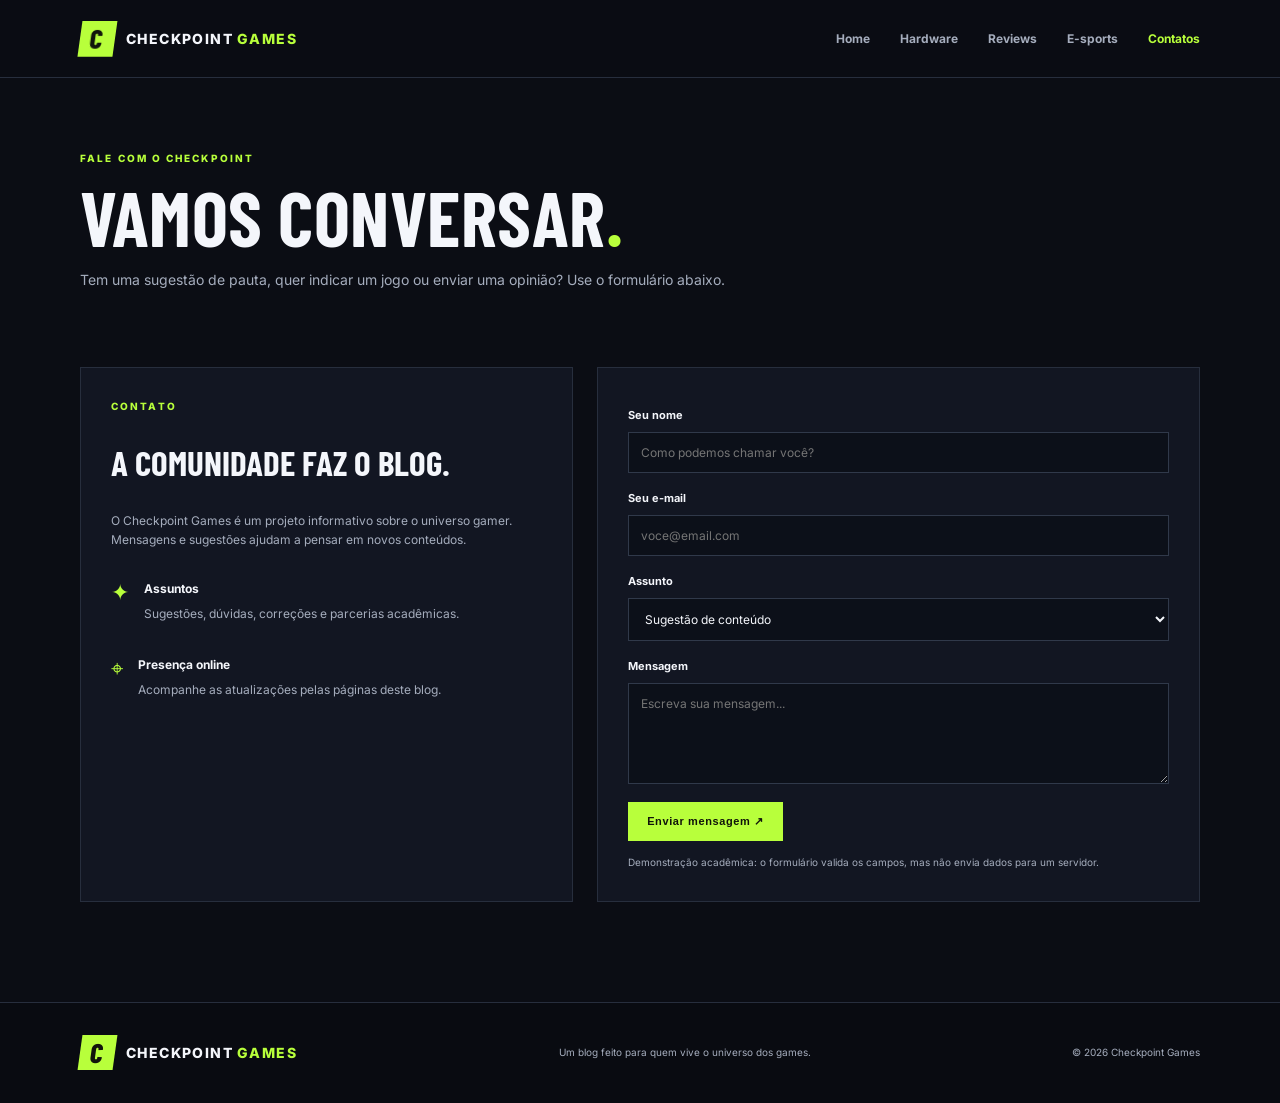
==== contatos.html @ 7c480d52 "Add files via upload" ====
<!doctype html>
<html lang="pt-BR">
<head>
  <meta charset="utf-8">
  <meta name="viewport" content="width=device-width, initial-scale=1">
  <meta name="description" content="Checkpoint Games: conteúdo e informação para a comunidade gamer.">
  <title>Contatos | Checkpoint Games</title>
  <link rel="icon" href="assets/favicon.svg" type="image/svg+xml">
  <link rel="stylesheet" href="style.css">
  <script src="script.js" defer></script>
</head>
<body>
  <header class="site-header">
    <a class="brand" href="index.html" aria-label="Checkpoint Games, página inicial"><span class="brand-mark">C</span><span>CHECKPOINT<span class="brand-accent">GAMES</span></span></a>
    <button class="menu-toggle" aria-label="Abrir menu" aria-expanded="false">☰</button>
    <nav class="main-nav" aria-label="Navegação principal">
      <a href="index.html">Home</a><a  href="hardware.html">Hardware</a><a  href="reviews.html">Reviews</a><a  href="esports.html">E-sports</a><a class="active" href="contatos.html">Contatos</a>
    </nav>
  </header>

<main>
  <section class="page-hero wrap contact-hero"><span class="eyebrow">FALE COM O CHECKPOINT</span><h1>Vamos conversar<span class="accent">.</span></h1><p>Tem uma sugestão de pauta, quer indicar um jogo ou enviar uma opinião? Use o formulário abaixo.</p></section>
  <section class="contact-layout wrap">
    <div class="contact-card"><span class="eyebrow">CONTATO</span><h2>A comunidade faz o blog.</h2><p>O Checkpoint Games é um projeto informativo sobre o universo gamer. Mensagens e sugestões ajudam a pensar em novos conteúdos.</p><div class="contact-detail"><span>✦</span><div><strong>Assuntos</strong><p>Sugestões, dúvidas, correções e parcerias acadêmicas.</p></div></div><div class="contact-detail"><span>⌖</span><div><strong>Presença online</strong><p>Acompanhe as atualizações pelas páginas deste blog.</p></div></div></div>
    <form class="contact-form" id="contact-form">
      <label for="nome">Seu nome</label><input id="nome" name="nome" type="text" placeholder="Como podemos chamar você?" required>
      <label for="email">Seu e-mail</label><input id="email" name="email" type="email" placeholder="voce@email.com" required>
      <label for="assunto">Assunto</label><select id="assunto" name="assunto"><option>Sugestão de conteúdo</option><option>Dúvida</option><option>Correção</option><option>Outro assunto</option></select>
      <label for="mensagem">Mensagem</label><textarea id="mensagem" name="mensagem" rows="5" placeholder="Escreva sua mensagem..." required></textarea>
      <button class="button button-primary" type="submit">Enviar mensagem ↗</button>
      <p class="form-note" id="form-status" role="status">Demonstração acadêmica: o formulário valida os campos, mas não envia dados para um servidor.</p>
    </form>
  </section>
</main>
<footer class="site-footer"><div class="wrap footer-inner"><a class="brand" href="index.html"><span class="brand-mark">C</span><span>CHECKPOINT<span class="brand-accent">GAMES</span></span></a><p>Um blog feito para quem vive o universo dos games.</p><span class="copyright">© 2026 Checkpoint Games</span></div></footer>
</body></html>
---- style.css ----
@import url('https://fonts.googleapis.com/css2?family=Barlow+Condensed:wght@500;600;700;800&family=Inter:wght@400;500;600;700&display=swap');
:root{--bg:#0b0d14;--panel:#121622;--panel2:#171d2b;--text:#f4f6fb;--muted:#a5adbd;--line:#272e3d;--accent:#b8ff3b;--cyan:#4de6d1;--font:'Inter',Arial,sans-serif;--display:'Barlow Condensed',Impact,sans-serif}
*{box-sizing:border-box}html{scroll-behavior:smooth}body{margin:0;background:var(--bg);color:var(--text);font-family:var(--font);line-height:1.65}a{color:inherit;text-decoration:none}.wrap{width:min(1120px,calc(100% - 48px));margin-inline:auto}.site-header{height:78px;padding:0 max(24px,calc((100% - 1120px)/2));display:flex;align-items:center;justify-content:space-between;border-bottom:1px solid var(--line);background:rgba(11,13,20,.94);position:sticky;top:0;z-index:10;backdrop-filter:blur(14px)}.brand{display:flex;align-items:center;gap:11px;font-size:14px;font-weight:800;letter-spacing:1.4px;line-height:1.1}.brand-mark{display:grid;place-items:center;width:35px;height:35px;background:var(--accent);color:#11150b;font-family:var(--display);font-size:27px;font-weight:800;transform:skew(-8deg)}.brand-accent{color:var(--accent);margin-left:4px}.main-nav{display:flex;align-items:center;gap:30px}.main-nav a{font-size:12px;font-weight:700;color:var(--muted);transition:.2s}.main-nav a:hover,.main-nav a.active{color:var(--accent)}.menu-toggle{display:none;background:none;color:var(--text);border:0;font-size:25px}.hero{min-height:500px;display:grid;grid-template-columns:1fr 1fr;align-items:center;gap:30px;padding-block:70px}.eyebrow{display:block;color:var(--accent);font-size:10px;font-weight:800;letter-spacing:2.1px}.hero h1,.page-hero h1{font-family:var(--display);font-size:clamp(58px,7vw,88px);line-height:.94;letter-spacing:.5px;text-transform:uppercase;margin:18px 0}.hero h1 span{color:var(--accent)}.hero-copy>p,.page-hero>p{max-width:510px;color:var(--muted);font-size:14px;line-height:1.9;margin:22px 0 28px}.button{display:inline-flex;align-items:center;justify-content:center;gap:24px;padding:13px 19px;font-size:11px;font-weight:800;letter-spacing:.6px;border:0;cursor:pointer}.button-primary{background:var(--accent);color:#10140a}.button-primary:hover{background:#d0ff7a}.hero-art{height:340px;position:relative;display:grid;place-items:center;overflow:hidden;background:radial-gradient(ellipse at center,#273a36 0%,#171d2b 45%,#10131d 75%);border:1px solid #303b45;clip-path:polygon(8% 0,100% 0,100% 85%,91% 100%,0 100%,0 14%)}.hero-orbit{position:absolute;border:1px solid rgba(184,255,59,.3);border-radius:50%;transform:rotate(-24deg)}.orbit-one{width:370px;height:180px}.orbit-two{width:270px;height:290px;transform:rotate(52deg);border-color:rgba(77,230,209,.28)}.hero-controller{width:245px;height:145px;border-radius:45% 45% 38% 38%;background:linear-gradient(145deg,#e8edf1,#87939d 60%,#4b5863);box-shadow:0 24px 45px #0009,inset 0 5px 8px #fff9;position:relative;display:flex;align-items:center;justify-content:space-around;color:#202631;transform:rotate(-12deg)}.hero-controller:before,.hero-controller:after{content:"";position:absolute;width:78px;height:105px;background:inherit;bottom:-10px;z-index:-1;border-radius:20px}.hero-controller:before{left:10px;transform:rotate(18deg)}.hero-controller:after{right:10px;transform:rotate(-18deg)}.dpad{font-size:48px;font-weight:bold}.buttons{font-size:23px;line-height:1.1;color:#243c39;text-align:center}.controller-line{position:absolute;width:35px;height:7px;border-radius:5px;background:#53616a;left:calc(50% - 17px);top:50%}.hero-tag{position:absolute;color:var(--accent);font-family:var(--display);font-size:14px;letter-spacing:2px}.tag-top{top:24px;right:28px}.tag-bottom{bottom:22px;left:28px}.ticker{overflow:hidden;border-block:1px solid var(--line);background:#111722;padding:12px 0;color:#c7ced8;font-family:var(--display);font-size:17px;letter-spacing:2px;white-space:nowrap}.ticker-track{width:max-content;animation:slide 28s linear infinite}.ticker b{color:var(--accent);padding:0 25px}@keyframes slide{to{transform:translateX(-30%)}}.section{padding-block:85px 100px}.section-heading{display:flex;align-items:end;justify-content:space-between;margin-bottom:32px;gap:20px}.section-heading h2{font-family:var(--display);font-size:43px;line-height:1.1;text-transform:uppercase;margin:8px 0 0}.accent{color:var(--accent)}.section-heading>p{max-width:280px;color:var(--muted);font-size:12px}.feature-grid{display:grid;grid-template-columns:repeat(3,1fr);gap:18px}.feature-card{background:var(--panel);border:1px solid var(--line);transition:transform .25s,border-color .25s;overflow:hidden}.feature-card:hover{transform:translateY(-6px);border-color:var(--accent)}.feature-card img{display:block;width:100%;height:185px;object-fit:cover;background:#151d29}.feature-info{padding:21px}.card-kicker{font-size:9px;letter-spacing:1.7px;color:var(--accent);font-weight:800}.feature-info h3{font-family:var(--display);font-size:27px;text-transform:uppercase;margin:7px 0}.feature-info p{font-size:12px;color:var(--muted);min-height:60px}.read-link{display:inline-block;color:var(--accent);font-size:11px;font-weight:800;margin-top:10px}.quote-band{background:linear-gradient(105deg,#18251c,#14222b);border-block:1px solid #314136}.quote-inner{padding-block:55px;position:relative}.quote-symbol{font-family:Georgia,serif;font-size:70px;line-height:.8;color:var(--accent)}.quote-inner p{font-family:var(--display);font-size:32px;text-transform:uppercase;max-width:720px;line-height:1.2;margin:8px 0 14px}.quote-caption{font-size:9px;letter-spacing:2px;color:var(--muted)}.site-footer{border-top:1px solid var(--line);background:#090b11}.footer-inner{min-height:100px;display:flex;align-items:center;justify-content:space-between;gap:20px}.footer-inner>p,.copyright{font-size:10px;color:var(--muted)}.page-hero{padding-top:72px}.page-hero h1{font-size:clamp(52px,7vw,76px);margin:14px 0}.page-hero>p{max-width:730px;margin:15px 0 28px}.page-banner{width:100%;height:270px;object-fit:cover;border:1px solid var(--line);background:#151d29;margin-top:12px}.article-layout{display:grid;grid-template-columns:minmax(0,2fr) minmax(220px,.8fr);gap:70px;padding-block:55px 95px}.article-content h2{font-family:var(--display);font-size:35px;text-transform:uppercase;line-height:1.1;margin:10px 0 15px}.article-content h3{font-family:var(--display);font-size:25px;text-transform:uppercase;margin:30px 0 8px}.article-content p,.article-content li{font-size:13px;color:#b9c1ce;line-height:1.9}.check-list{padding-left:19px}.check-list li{padding:5px 0}.check-list li::marker{color:var(--accent)}.check-list strong{color:#f4f6fb}.tip-box{border-left:3px solid var(--accent);background:var(--panel);padding:17px 20px;margin-top:28px}.tip-box strong{font-size:12px;color:var(--accent)}.tip-box p{margin:5px 0 0}.side-note{align-self:start;background:var(--panel);border:1px solid var(--line);padding:25px;position:relative}.side-number{font-family:var(--display);font-size:65px;color:#283342;line-height:1}.side-note h3{font-family:var(--display);font-size:27px;text-transform:uppercase;margin:5px 0}.side-note p{font-size:12px;color:var(--muted)}.contact-hero{padding-bottom:20px}.contact-layout{display:grid;grid-template-columns:.9fr 1.1fr;gap:24px;padding-block:25px 100px}.contact-card,.contact-form{background:var(--panel);border:1px solid var(--line);padding:30px}.contact-card h2{font-family:var(--display);font-size:35px;text-transform:uppercase;line-height:1.1}.contact-card>p,.contact-detail p{font-size:12px;color:var(--muted)}.contact-detail{display:flex;gap:15px;margin-top:24px}.contact-detail>span{color:var(--accent);font-size:22px}.contact-detail strong{font-size:12px}.contact-detail p{margin:3px 0}.contact-form{display:flex;flex-direction:column;gap:8px}.contact-form label{font-size:11px;font-weight:700;margin-top:8px}.contact-form input,.contact-form select,.contact-form textarea{width:100%;background:#0c1019;color:var(--text);border:1px solid #30394a;padding:12px;font:12px var(--font);outline:none}.contact-form input:focus,.contact-form textarea:focus,.contact-form select:focus{border-color:var(--accent)}.contact-form textarea{resize:vertical}.contact-form .button{align-self:flex-start;margin-top:10px}.form-note{font-size:10px;color:var(--muted);margin:5px 0 0}
@media(max-width:760px){.site-header{height:68px}.menu-toggle{display:block}.main-nav{display:none;position:absolute;top:68px;left:0;right:0;padding:18px 24px 24px;background:#10141e;border-bottom:1px solid var(--line);flex-direction:column;align-items:flex-start;gap:17px}.main-nav.open{display:flex}.hero{grid-template-columns:1fr;padding-block:55px;gap:20px}.hero-art{height:270px}.section{padding-block:60px}.section-heading{display:block}.feature-grid{grid-template-columns:1fr}.feature-card img{height:210px}.feature-info p{min-height:0}.footer-inner{padding-block:25px;flex-wrap:wrap}.footer-inner>p{order:3;width:100%;margin:0}.page-hero{padding-top:50px}.page-banner{height:190px}.article-layout,.contact-layout{grid-template-columns:1fr;gap:25px;padding-bottom:60px}.article-layout{padding-top:35px}.side-note{order:-1}.quote-inner p{font-size:27px}}
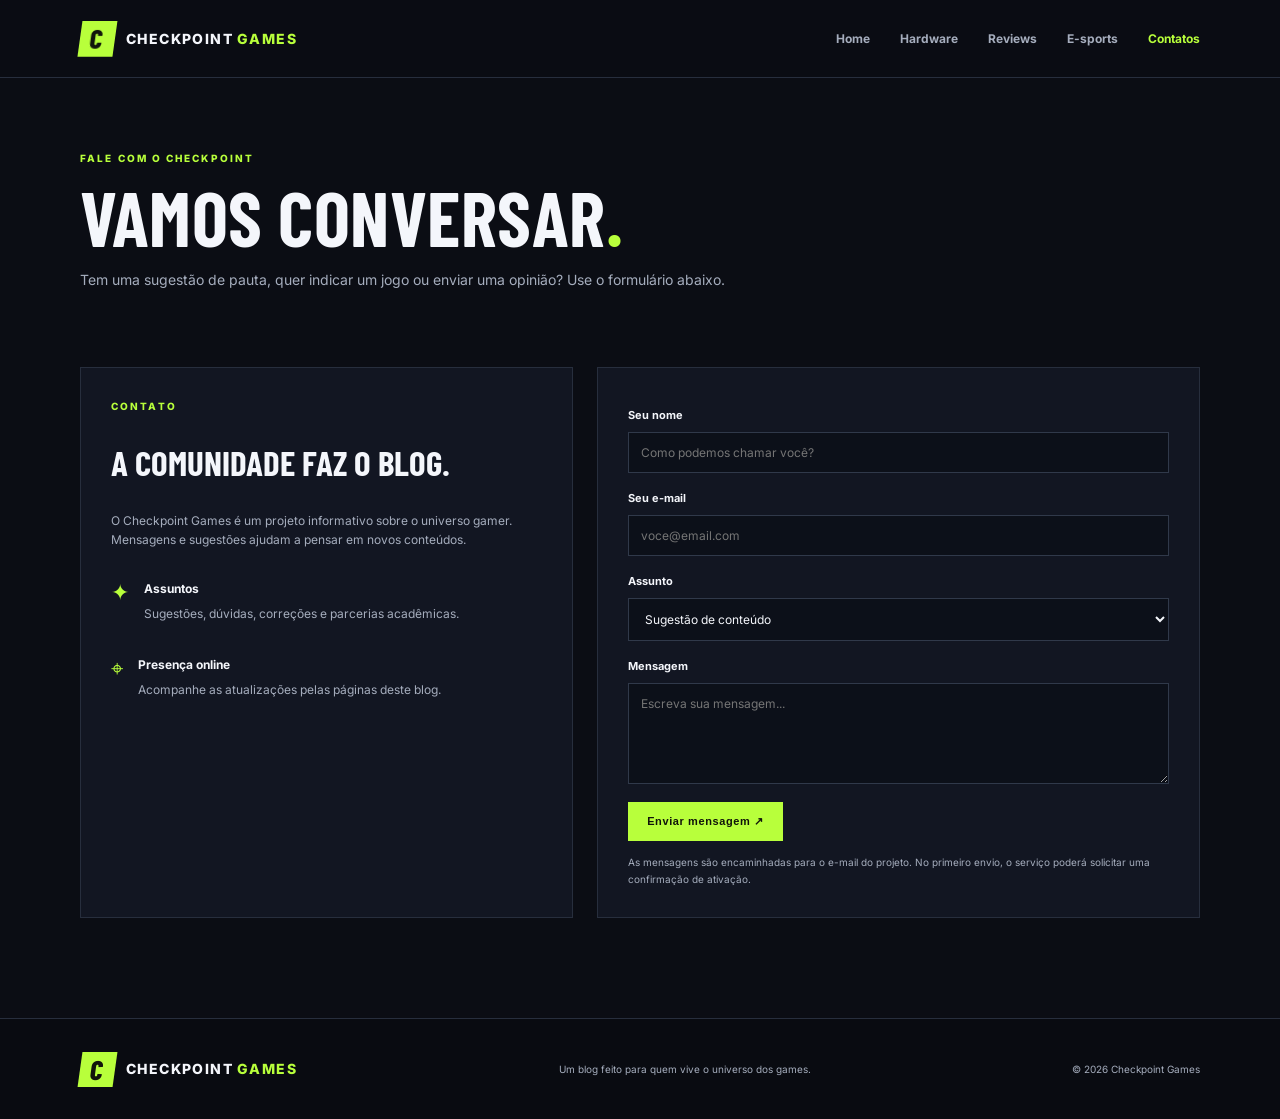
==== commit 40ce834b: "Add files via upload" ====
--- a/contatos.html
+++ b/contatos.html
@@ -22,13 +22,17 @@
   <section class="page-hero wrap contact-hero"><span class="eyebrow">FALE COM O CHECKPOINT</span><h1>Vamos conversar<span class="accent">.</span></h1><p>Tem uma sugestão de pauta, quer indicar um jogo ou enviar uma opinião? Use o formulário abaixo.</p></section>
   <section class="contact-layout wrap">
     <div class="contact-card"><span class="eyebrow">CONTATO</span><h2>A comunidade faz o blog.</h2><p>O Checkpoint Games é um projeto informativo sobre o universo gamer. Mensagens e sugestões ajudam a pensar em novos conteúdos.</p><div class="contact-detail"><span>✦</span><div><strong>Assuntos</strong><p>Sugestões, dúvidas, correções e parcerias acadêmicas.</p></div></div><div class="contact-detail"><span>⌖</span><div><strong>Presença online</strong><p>Acompanhe as atualizações pelas páginas deste blog.</p></div></div></div>
-    <form class="contact-form" id="contact-form">
+    <form class="contact-form" id="contact-form" action="https://formsubmit.co/projetoivob2@gmail.com" method="POST">
+      <input type="hidden" name="_subject" value="Nova sugestão — Checkpoint Games">
+      <input type="hidden" name="_template" value="table">
+      <input type="hidden" name="_captcha" value="true">
+      <input type="text" name="_honey" style="display:none" tabindex="-1" autocomplete="off">
       <label for="nome">Seu nome</label><input id="nome" name="nome" type="text" placeholder="Como podemos chamar você?" required>
       <label for="email">Seu e-mail</label><input id="email" name="email" type="email" placeholder="voce@email.com" required>
       <label for="assunto">Assunto</label><select id="assunto" name="assunto"><option>Sugestão de conteúdo</option><option>Dúvida</option><option>Correção</option><option>Outro assunto</option></select>
       <label for="mensagem">Mensagem</label><textarea id="mensagem" name="mensagem" rows="5" placeholder="Escreva sua mensagem..." required></textarea>
       <button class="button button-primary" type="submit">Enviar mensagem ↗</button>
-      <p class="form-note" id="form-status" role="status">Demonstração acadêmica: o formulário valida os campos, mas não envia dados para um servidor.</p>
+      <p class="form-note" id="form-status" role="status">As mensagens são encaminhadas para o e-mail do projeto. No primeiro envio, o serviço poderá solicitar uma confirmação de ativação.</p>
     </form>
   </section>
 </main>
--- a/style.css
+++ b/style.css
@@ -1,4 +1,16 @@
 @import url('https://fonts.googleapis.com/css2?family=Barlow+Condensed:wght@500;600;700;800&family=Inter:wght@400;500;600;700&display=swap');
 :root{--bg:#0b0d14;--panel:#121622;--panel2:#171d2b;--text:#f4f6fb;--muted:#a5adbd;--line:#272e3d;--accent:#b8ff3b;--cyan:#4de6d1;--font:'Inter',Arial,sans-serif;--display:'Barlow Condensed',Impact,sans-serif}
 *{box-sizing:border-box}html{scroll-behavior:smooth}body{margin:0;background:var(--bg);color:var(--text);font-family:var(--font);line-height:1.65}a{color:inherit;text-decoration:none}.wrap{width:min(1120px,calc(100% - 48px));margin-inline:auto}.site-header{height:78px;padding:0 max(24px,calc((100% - 1120px)/2));display:flex;align-items:center;justify-content:space-between;border-bottom:1px solid var(--line);background:rgba(11,13,20,.94);position:sticky;top:0;z-index:10;backdrop-filter:blur(14px)}.brand{display:flex;align-items:center;gap:11px;font-size:14px;font-weight:800;letter-spacing:1.4px;line-height:1.1}.brand-mark{display:grid;place-items:center;width:35px;height:35px;background:var(--accent);color:#11150b;font-family:var(--display);font-size:27px;font-weight:800;transform:skew(-8deg)}.brand-accent{color:var(--accent);margin-left:4px}.main-nav{display:flex;align-items:center;gap:30px}.main-nav a{font-size:12px;font-weight:700;color:var(--muted);transition:.2s}.main-nav a:hover,.main-nav a.active{color:var(--accent)}.menu-toggle{display:none;background:none;color:var(--text);border:0;font-size:25px}.hero{min-height:500px;display:grid;grid-template-columns:1fr 1fr;align-items:center;gap:30px;padding-block:70px}.eyebrow{display:block;color:var(--accent);font-size:10px;font-weight:800;letter-spacing:2.1px}.hero h1,.page-hero h1{font-family:var(--display);font-size:clamp(58px,7vw,88px);line-height:.94;letter-spacing:.5px;text-transform:uppercase;margin:18px 0}.hero h1 span{color:var(--accent)}.hero-copy>p,.page-hero>p{max-width:510px;color:var(--muted);font-size:14px;line-height:1.9;margin:22px 0 28px}.button{display:inline-flex;align-items:center;justify-content:center;gap:24px;padding:13px 19px;font-size:11px;font-weight:800;letter-spacing:.6px;border:0;cursor:pointer}.button-primary{background:var(--accent);color:#10140a}.button-primary:hover{background:#d0ff7a}.hero-art{height:340px;position:relative;display:grid;place-items:center;overflow:hidden;background:radial-gradient(ellipse at center,#273a36 0%,#171d2b 45%,#10131d 75%);border:1px solid #303b45;clip-path:polygon(8% 0,100% 0,100% 85%,91% 100%,0 100%,0 14%)}.hero-orbit{position:absolute;border:1px solid rgba(184,255,59,.3);border-radius:50%;transform:rotate(-24deg)}.orbit-one{width:370px;height:180px}.orbit-two{width:270px;height:290px;transform:rotate(52deg);border-color:rgba(77,230,209,.28)}.hero-controller{width:245px;height:145px;border-radius:45% 45% 38% 38%;background:linear-gradient(145deg,#e8edf1,#87939d 60%,#4b5863);box-shadow:0 24px 45px #0009,inset 0 5px 8px #fff9;position:relative;display:flex;align-items:center;justify-content:space-around;color:#202631;transform:rotate(-12deg)}.hero-controller:before,.hero-controller:after{content:"";position:absolute;width:78px;height:105px;background:inherit;bottom:-10px;z-index:-1;border-radius:20px}.hero-controller:before{left:10px;transform:rotate(18deg)}.hero-controller:after{right:10px;transform:rotate(-18deg)}.dpad{font-size:48px;font-weight:bold}.buttons{font-size:23px;line-height:1.1;color:#243c39;text-align:center}.controller-line{position:absolute;width:35px;height:7px;border-radius:5px;background:#53616a;left:calc(50% - 17px);top:50%}.hero-tag{position:absolute;color:var(--accent);font-family:var(--display);font-size:14px;letter-spacing:2px}.tag-top{top:24px;right:28px}.tag-bottom{bottom:22px;left:28px}.ticker{overflow:hidden;border-block:1px solid var(--line);background:#111722;padding:12px 0;color:#c7ced8;font-family:var(--display);font-size:17px;letter-spacing:2px;white-space:nowrap}.ticker-track{width:max-content;animation:slide 28s linear infinite}.ticker b{color:var(--accent);padding:0 25px}@keyframes slide{to{transform:translateX(-30%)}}.section{padding-block:85px 100px}.section-heading{display:flex;align-items:end;justify-content:space-between;margin-bottom:32px;gap:20px}.section-heading h2{font-family:var(--display);font-size:43px;line-height:1.1;text-transform:uppercase;margin:8px 0 0}.accent{color:var(--accent)}.section-heading>p{max-width:280px;color:var(--muted);font-size:12px}.feature-grid{display:grid;grid-template-columns:repeat(3,1fr);gap:18px}.feature-card{background:var(--panel);border:1px solid var(--line);transition:transform .25s,border-color .25s;overflow:hidden}.feature-card:hover{transform:translateY(-6px);border-color:var(--accent)}.feature-card img{display:block;width:100%;height:185px;object-fit:cover;background:#151d29}.feature-info{padding:21px}.card-kicker{font-size:9px;letter-spacing:1.7px;color:var(--accent);font-weight:800}.feature-info h3{font-family:var(--display);font-size:27px;text-transform:uppercase;margin:7px 0}.feature-info p{font-size:12px;color:var(--muted);min-height:60px}.read-link{display:inline-block;color:var(--accent);font-size:11px;font-weight:800;margin-top:10px}.quote-band{background:linear-gradient(105deg,#18251c,#14222b);border-block:1px solid #314136}.quote-inner{padding-block:55px;position:relative}.quote-symbol{font-family:Georgia,serif;font-size:70px;line-height:.8;color:var(--accent)}.quote-inner p{font-family:var(--display);font-size:32px;text-transform:uppercase;max-width:720px;line-height:1.2;margin:8px 0 14px}.quote-caption{font-size:9px;letter-spacing:2px;color:var(--muted)}.site-footer{border-top:1px solid var(--line);background:#090b11}.footer-inner{min-height:100px;display:flex;align-items:center;justify-content:space-between;gap:20px}.footer-inner>p,.copyright{font-size:10px;color:var(--muted)}.page-hero{padding-top:72px}.page-hero h1{font-size:clamp(52px,7vw,76px);margin:14px 0}.page-hero>p{max-width:730px;margin:15px 0 28px}.page-banner{width:100%;height:270px;object-fit:cover;border:1px solid var(--line);background:#151d29;margin-top:12px}.article-layout{display:grid;grid-template-columns:minmax(0,2fr) minmax(220px,.8fr);gap:70px;padding-block:55px 95px}.article-content h2{font-family:var(--display);font-size:35px;text-transform:uppercase;line-height:1.1;margin:10px 0 15px}.article-content h3{font-family:var(--display);font-size:25px;text-transform:uppercase;margin:30px 0 8px}.article-content p,.article-content li{font-size:13px;color:#b9c1ce;line-height:1.9}.check-list{padding-left:19px}.check-list li{padding:5px 0}.check-list li::marker{color:var(--accent)}.check-list strong{color:#f4f6fb}.tip-box{border-left:3px solid var(--accent);background:var(--panel);padding:17px 20px;margin-top:28px}.tip-box strong{font-size:12px;color:var(--accent)}.tip-box p{margin:5px 0 0}.side-note{align-self:start;background:var(--panel);border:1px solid var(--line);padding:25px;position:relative}.side-number{font-family:var(--display);font-size:65px;color:#283342;line-height:1}.side-note h3{font-family:var(--display);font-size:27px;text-transform:uppercase;margin:5px 0}.side-note p{font-size:12px;color:var(--muted)}.contact-hero{padding-bottom:20px}.contact-layout{display:grid;grid-template-columns:.9fr 1.1fr;gap:24px;padding-block:25px 100px}.contact-card,.contact-form{background:var(--panel);border:1px solid var(--line);padding:30px}.contact-card h2{font-family:var(--display);font-size:35px;text-transform:uppercase;line-height:1.1}.contact-card>p,.contact-detail p{font-size:12px;color:var(--muted)}.contact-detail{display:flex;gap:15px;margin-top:24px}.contact-detail>span{color:var(--accent);font-size:22px}.contact-detail strong{font-size:12px}.contact-detail p{margin:3px 0}.contact-form{display:flex;flex-direction:column;gap:8px}.contact-form label{font-size:11px;font-weight:700;margin-top:8px}.contact-form input,.contact-form select,.contact-form textarea{width:100%;background:#0c1019;color:var(--text);border:1px solid #30394a;padding:12px;font:12px var(--font);outline:none}.contact-form input:focus,.contact-form textarea:focus,.contact-form select:focus{border-color:var(--accent)}.contact-form textarea{resize:vertical}.contact-form .button{align-self:flex-start;margin-top:10px}.form-note{font-size:10px;color:var(--muted);margin:5px 0 0}
-@media(max-width:760px){.site-header{height:68px}.menu-toggle{display:block}.main-nav{display:none;position:absolute;top:68px;left:0;right:0;padding:18px 24px 24px;background:#10141e;border-bottom:1px solid var(--line);flex-direction:column;align-items:flex-start;gap:17px}.main-nav.open{display:flex}.hero{grid-template-columns:1fr;padding-block:55px;gap:20px}.hero-art{height:270px}.section{padding-block:60px}.section-heading{display:block}.feature-grid{grid-template-columns:1fr}.feature-card img{height:210px}.feature-info p{min-height:0}.footer-inner{padding-block:25px;flex-wrap:wrap}.footer-inner>p{order:3;width:100%;margin:0}.page-hero{padding-top:50px}.page-banner{height:190px}.article-layout,.contact-layout{grid-template-columns:1fr;gap:25px;padding-bottom:60px}.article-layout{padding-top:35px}.side-note{order:-1}.quote-inner p{font-size:27px}}+@media(max-width:760px){.site-header{height:68px}.menu-toggle{display:block}.main-nav{display:none;position:absolute;top:68px;left:0;right:0;padding:18px 24px 24px;background:#10141e;border-bottom:1px solid var(--line);flex-direction:column;align-items:flex-start;gap:17px}.main-nav.open{display:flex}.hero{grid-template-columns:1fr;padding-block:55px;gap:20px}.hero-art{height:270px}.section{padding-block:60px}.section-heading{display:block}.feature-grid{grid-template-columns:1fr}.feature-card img{height:210px}.feature-info p{min-height:0}.footer-inner{padding-block:25px;flex-wrap:wrap}.footer-inner>p{order:3;width:100%;margin:0}.page-hero{padding-top:50px}.page-banner{height:190px}.article-layout,.contact-layout{grid-template-columns:1fr;gap:25px;padding-bottom:60px}.article-layout{padding-top:35px}.side-note{order:-1}.quote-inner p{font-size:27px}}
+/* Microinterações e animações do Checkpoint Games */
+.reveal{opacity:0;transform:translateY(24px);transition:opacity .7s ease,transform .7s cubic-bezier(.2,.7,.2,1);transition-delay:var(--reveal-delay,0ms)}
+.reveal.is-visible{opacity:1;transform:translateY(0)}
+.hero-art{animation:hero-glow 5s ease-in-out infinite alternate}
+.hero-controller{animation:controller-float 4s ease-in-out infinite}
+.feature-card img{transition:transform .55s cubic-bezier(.2,.7,.2,1),filter .55s}
+.feature-card:hover img{transform:scale(1.045);filter:saturate(1.15)}
+.button,.main-nav a,.read-link{transition:color .2s ease,background-color .2s ease,transform .2s ease}
+.button-primary:hover{transform:translateY(-2px);box-shadow:0 8px 24px #b8ff3b30}
+@keyframes controller-float{0%,100%{translate:0 0;rotate:-2deg}50%{translate:0 -10px;rotate:2deg}}
+@keyframes hero-glow{from{box-shadow:inset 0 0 25px #4de6d115}to{box-shadow:inset 0 0 65px #b8ff3b20}}
+@media(prefers-reduced-motion:reduce){*,*::before,*::after{scroll-behavior:auto!important;animation-duration:.01ms!important;animation-iteration-count:1!important;transition-duration:.01ms!important}.reveal{opacity:1;transform:none}}
